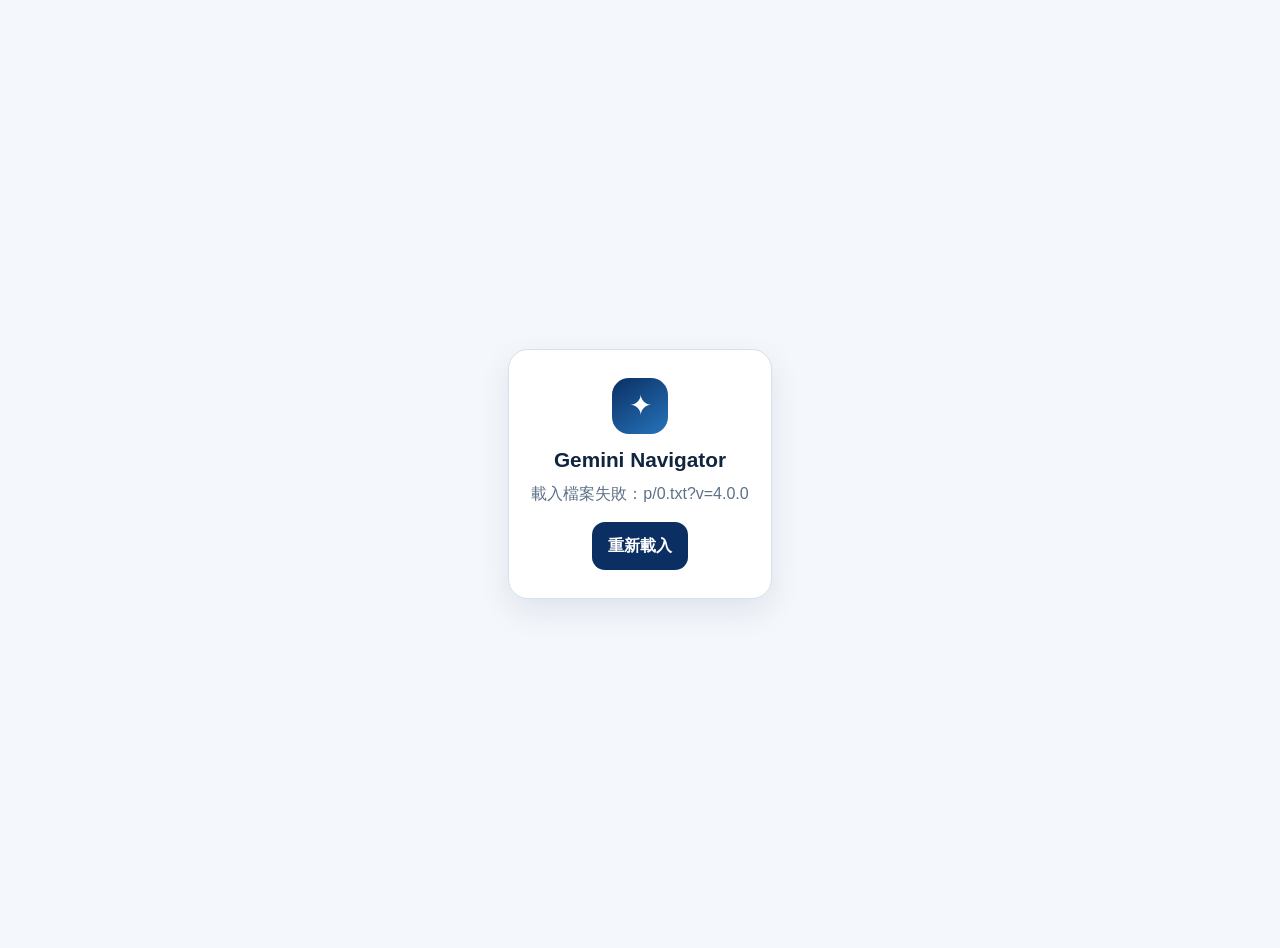
==== gemini-navigator-v4/index.html @ 05feb70e "發布 Gemini Navigator 4.0.0 入口" ====
<!doctype html>
<html lang="zh-Hant-TW">
<head>
<meta charset="utf-8">
<meta name="viewport" content="width=device-width,initial-scale=1,viewport-fit=cover">
<meta name="robots" content="noindex,nofollow">
<meta name="theme-color" content="#0b2f63">
<title>Gemini Navigator 4｜臺灣方案與應用選型</title>
<style>
html,body{margin:0;min-height:100%;font-family:-apple-system,BlinkMacSystemFont,"PingFang TC","Microsoft JhengHei",sans-serif;background:#f4f7fb;color:#10253f}
main{min-height:100vh;display:grid;place-items:center;padding:24px;text-align:center}
.card{max-width:520px;padding:28px 22px;border:1px solid #d5e1ed;border-radius:20px;background:#fff;box-shadow:0 12px 32px rgba(11,47,99,.09)}
.mark{width:56px;height:56px;margin:0 auto 14px;display:grid;place-items:center;border-radius:17px;background:linear-gradient(145deg,#0b2f63,#2674bb);color:#fff;font-size:28px}
h1{margin:0;font-size:1.3rem}p{margin:9px 0 0;color:#5d7187;line-height:1.6}button{min-height:48px;margin-top:16px;padding:10px 16px;border:0;border-radius:13px;background:#0b2f63;color:#fff;font:inherit;font-weight:800}
</style>
</head>
<body><main><section class="card"><div class="mark">✦</div><h1>Gemini Navigator</h1><p id="status">正在載入 4.0.0…</p><button id="retry" type="button" hidden>重新載入</button></section></main>
<script>
(async()=>{
 const status=document.getElementById('status'); const retry=document.getElementById('retry');
 retry.addEventListener('click',()=>location.reload());
 try{
  if(!('DecompressionStream' in window)) throw new Error('此瀏覽器版本不支援必要的解壓縮功能，請更新 Chrome、Safari 或 Edge。');
  const files=["p/0.txt?v=4.0.0", "p/1.txt?v=4.0.0", "p/2.txt?v=4.0.0", "p/3.txt?v=4.0.0", "p/4.txt?v=4.0.0", "p/5.txt?v=4.0.0"];
  const parts=await Promise.all(files.map(async u=>{const r=await fetch(u,{cache:'no-store'});if(!r.ok)throw new Error('載入檔案失敗：'+u);return r.text();}));
  const bin=atob(parts.join('')); const bytes=Uint8Array.from(bin,c=>c.charCodeAt(0));
  const html=await new Response(new Blob([bytes]).stream().pipeThrough(new DecompressionStream('gzip'))).text();
  document.open(); document.write(html); document.close();
 }catch(e){status.textContent=e.message||'網站載入失敗'; retry.hidden=false; console.error(e);}
})();
</script></body></html>
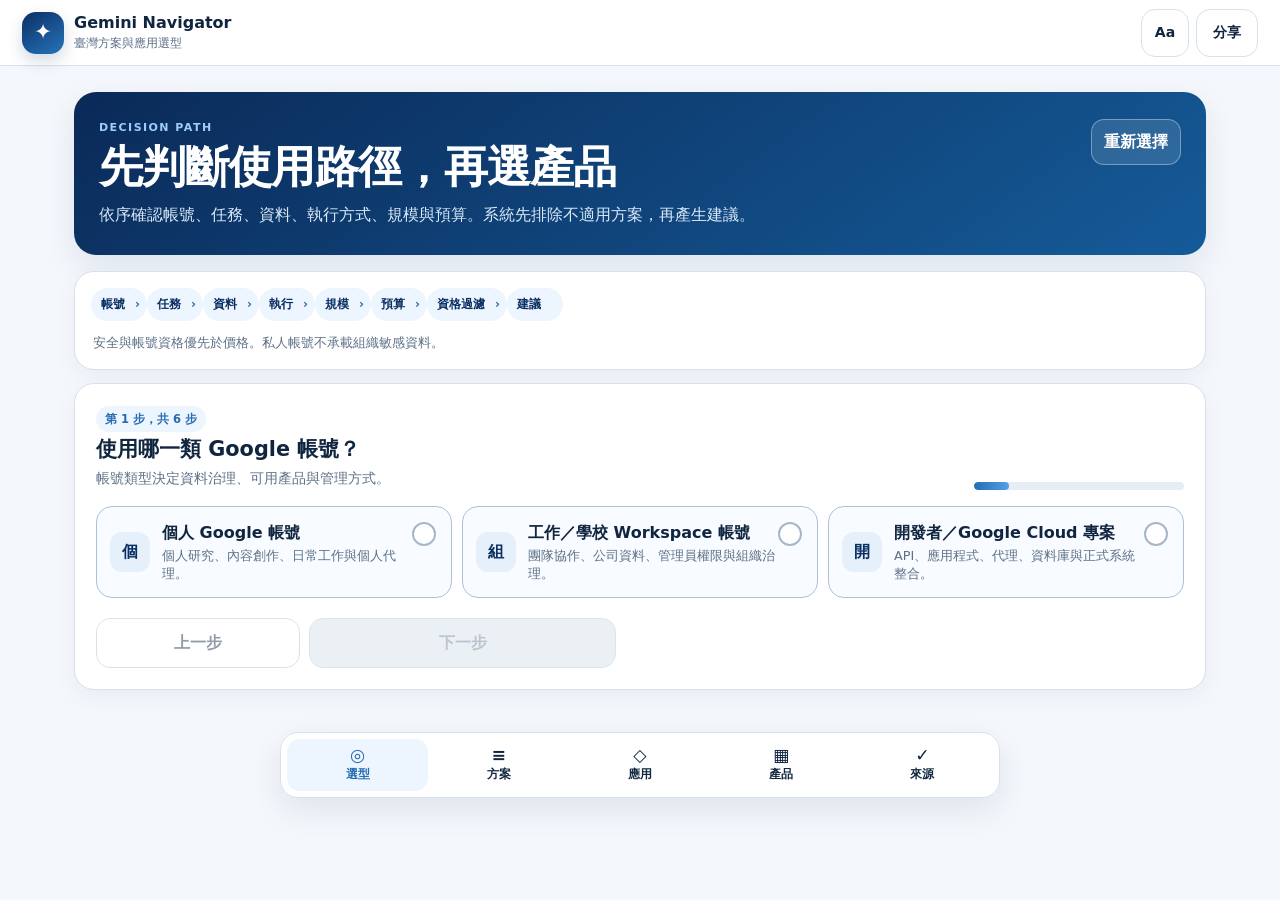
==== commit 3c8b6010: "修正 Gemini Navigator 4.0.0 載入檔案" ====
--- a/gemini-navigator-v4/index.html
+++ b/gemini-navigator-v4/index.html
@@ -21,7 +21,7 @@
  retry.addEventListener('click',()=>location.reload());
  try{
   if(!('DecompressionStream' in window)) throw new Error('此瀏覽器版本不支援必要的解壓縮功能，請更新 Chrome、Safari 或 Edge。');
-  const files=["p/0.txt?v=4.0.0", "p/1.txt?v=4.0.0", "p/2.txt?v=4.0.0", "p/3.txt?v=4.0.0", "p/4.txt?v=4.0.0", "p/5.txt?v=4.0.0"];
+  const files=["p/0.txt?v=4.0.0", "p/1a.txt?v=4.0.0", "p/1b.txt?v=4.0.0", "p/2.txt?v=4.0.0", "p/3.txt?v=4.0.0", "p/4.txt?v=4.0.0", "p/5.txt?v=4.0.0"];
   const parts=await Promise.all(files.map(async u=>{const r=await fetch(u,{cache:'no-store'});if(!r.ok)throw new Error('載入檔案失敗：'+u);return r.text();}));
   const bin=atob(parts.join('')); const bytes=Uint8Array.from(bin,c=>c.charCodeAt(0));
   const html=await new Response(new Blob([bytes]).stream().pipeThrough(new DecompressionStream('gzip'))).text();
